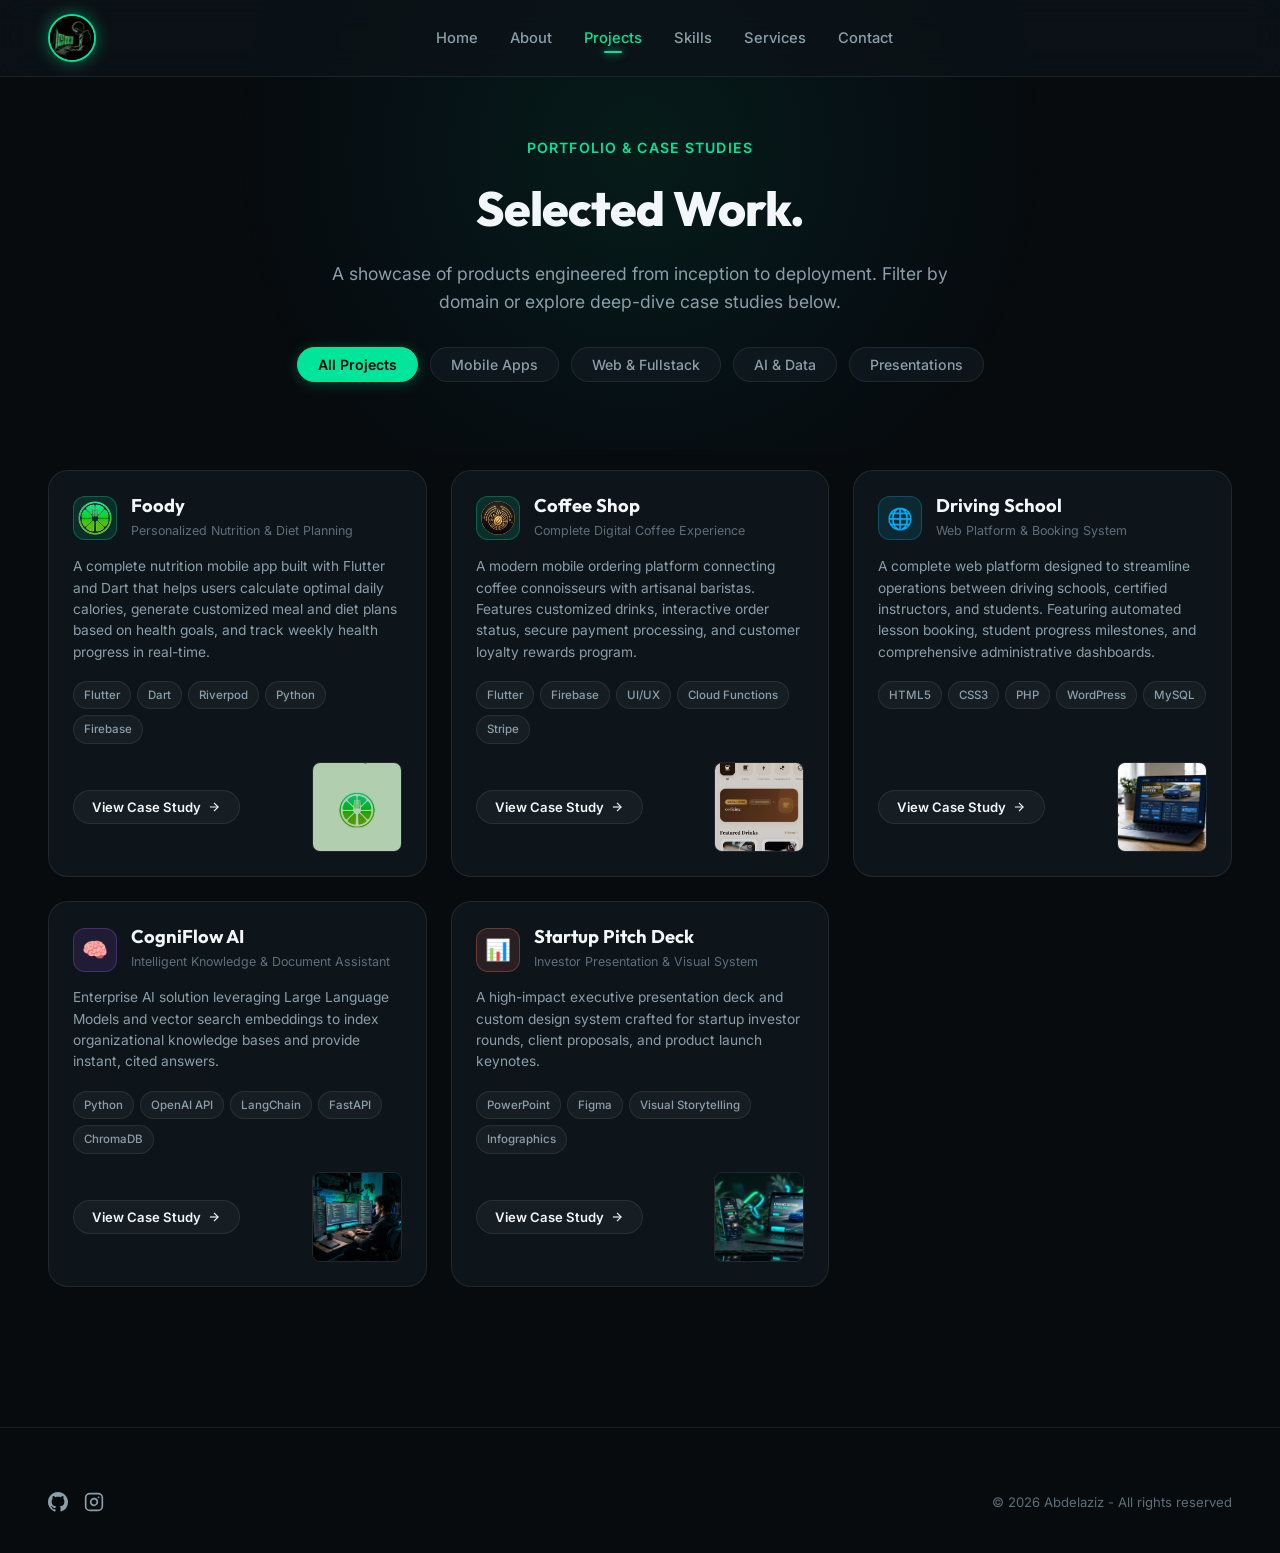
==== projects.html @ 80e8e1d0 "Initial commit" ====
<!DOCTYPE html>
<html lang="en" data-theme="dark">
<head>
  <meta charset="UTF-8">
  <meta name="viewport" content="width=device-width, initial-scale=1.0">
  <title>Projects & Case Studies — Abdelaziz</title>
  <meta name="description" content="Explore mobile applications, web platforms, and AI projects built by Abdelaziz. Featuring Flutter, Dart, Riverpod, Python, and modern web.">
  <link rel="icon" type="image/png" href="assets/images/profile.png">
  <link rel="stylesheet" href="css/style.css">
</head>
<body>

  <!-- ==================== Header ==================== -->
  <header class="header">
    <div class="container nav-container">
      <a href="index.html" class="logo-wrapper" aria-label="Home">
        <img src="assets/images/profile_logo.png" alt="Abdelaziz Logo" class="logo-img" width="48" height="48" loading="eager">
      </a>

      <nav>
        <ul class="nav-links">
          <li class="nav-item"><a href="index.html">Home</a></li>
          <li class="nav-item"><a href="about.html">About</a></li>
          <li class="nav-item active"><a href="projects.html">Projects</a></li>
          <li class="nav-item"><a href="skills.html">Skills</a></li>
          <li class="nav-item"><a href="services.html">Services</a></li>
          <li class="nav-item"><a href="contact.html">Contact</a></li>
        </ul>
      </nav>

      <div class="nav-actions">
        <!-- <button class="theme-toggle-btn" aria-label="Toggle dark/light mode">
          <svg class="theme-icon" viewBox="0 0 24 24" width="20" height="20" fill="none" stroke="currentColor" stroke-width="2">
            <circle cx="12" cy="12" r="5"></circle>
            <line x1="12" y1="1" x2="12" y2="3"></line>
            <line x1="12" y1="21" x2="12" y2="23"></line>
            <line x1="4.22" y1="4.22" x2="5.64" y2="5.64"></line>
            <line x1="18.36" y1="18.36" x2="19.78" y2="19.78"></line>
            <line x1="1" y1="12" x2="3" y2="12"></line>
            <line x1="21" y1="12" x2="23" y2="12"></line>
            <line x1="4.22" y1="19.78" x2="5.64" y2="18.36"></line>
            <line x1="18.36" y1="5.64" x2="19.78" y2="4.22"></line>
          </svg>
        </button> -->

        <!-- <a href="contact.html" class="btn-outline" style="border-radius:9999px; padding:8px 20px;">Let's Talk</a>

        <button class="mobile-menu-btn" aria-label="Open mobile navigation">
          <svg width="24" height="24" viewBox="0 0 24 24" fill="none" stroke="currentColor" stroke-width="2">
            <line x1="3" y1="6" x2="21" y2="6"></line>
            <line x1="3" y1="12" x2="21" y2="12"></line>
            <line x1="3" y1="18" x2="21" y2="18"></line>
          </svg>
        </button> -->
      </div>
    </div>
  </header>

  <main>
    <!-- ==================== Page Hero ==================== -->
    <section class="page-hero">
      <div class="container">
        <span class="section-label">Portfolio & Case Studies</span>
        <h1 class="page-hero-title">Selected Work.</h1>
        <p class="page-hero-subtitle">
          A showcase of products engineered from inception to deployment. Filter by domain or explore deep-dive case studies below.
        </p>

        <!-- Filter Tabs -->
        <div class="filter-tabs">
          <button class="filter-btn active" data-filter="all">All Projects</button>
          <button class="filter-btn" data-filter="mobile">Mobile Apps</button>
          <button class="filter-btn" data-filter="web">Web & Fullstack</button>
          <button class="filter-btn" data-filter="ai">AI & Data</button>
          <button class="filter-btn" data-filter="presentation">Presentations</button>
        </div>
      </div>
    </section>

    <!-- ==================== Projects Grid ==================== -->
    <section class="section-padding" style="padding-top:0;">
      <div class="container">
        <div class="projects-grid" style="grid-template-columns: repeat(auto-fit, minmax(340px, 1fr));">
          
          <!-- Project 1: Foody -->
          <div class="project-card" data-category="mobile">
            <div>
              <div class="project-top-row">
                <div class="project-logo-badge" style="background:rgba(0, 229, 153, 0.12); border-color:rgba(0, 229, 153, 0.3); padding:4px;">
                  <img src="assets/images/foody_logo.png" alt="Foody Logo" style="width:100%; height:100%; object-fit:contain; border-radius:50%;">
                </div>
                <div class="project-title-meta">
                  <h3>Foody</h3>
                  <span class="project-subtitle">Personalized Nutrition & Diet Planning</span>
                </div>
              </div>
              <p class="project-description">
                A complete nutrition mobile app that helps users calculate daily caloric thresholds, generate custom meal plans, and track health progress against clinical milestones.
              </p>
              <div class="project-tags">
                <span class="tag-badge">Flutter</span>
                <span class="tag-badge">Dart</span>
                <span class="tag-badge">Riverpod</span>
                <span class="tag-badge">Python</span>
              </div>
            </div>

            <div class="project-card-footer">
              <button class="btn-project-view" data-project-id="foody">
                <span>View Case Study</span>
                <svg width="14" height="14" viewBox="0 0 24 24" fill="none" stroke="currentColor" stroke-width="2">
                  <line x1="5" y1="12" x2="19" y2="12"></line>
                  <polyline points="12 5 19 12 12 19"></polyline>
                </svg>
              </button>
              <div class="project-preview-thumb">
                <img src="assets/images/foodyy.jpg" alt="Foody app preview" loading="lazy">
              </div>
            </div>
          </div>

          <!-- Project 2: Coffee Shop -->
          <div class="project-card" data-category="mobile">
            <div>
              <div class="project-top-row">
                <div class="project-logo-badge" style="background:rgba(245, 158, 11, 0.12); border-color:rgba(245, 158, 11, 0.3); padding:3px;">
                  <img src="assets/images/coffee_logo.png" alt="Coffee Shop Logo" style="width:100%; height:100%; object-fit:contain; border-radius:50%;">
                </div>
                <div class="project-title-meta">
                  <h3>Coffee Shop</h3>
                  <span class="project-subtitle">Complete Digital Coffee Experience</span>
                </div>
              </div>
              <p class="project-description">
                A mobile ordering platform that connects customers and boutique baristas with custom brew modifiers, live order tracking, favorites, cart, and loyalty rewards.
              </p>
              <div class="project-tags">
                <span class="tag-badge">Flutter</span>
                <span class="tag-badge">Firebase</span>
                <span class="tag-badge">UI/UX</span>
                <span class="tag-badge">Stripe</span>
              </div>
            </div>

            <div class="project-card-footer">
              <button class="btn-project-view" data-project-id="coffee">
                <span>View Case Study</span>
                <svg width="14" height="14" viewBox="0 0 24 24" fill="none" stroke="currentColor" stroke-width="2">
                  <line x1="5" y1="12" x2="19" y2="12"></line>
                  <polyline points="12 5 19 12 12 19"></polyline>
                </svg>
              </button>
              <div class="project-preview-thumb">
                <img src="assets/images/coffeee.jpg" alt="Coffee Shop app preview" loading="lazy">
              </div>
            </div>
          </div>

          <!-- Project 3: Driving School -->
          <div class="project-card" data-category="web">
            <div>
              <div class="project-top-row">
                <div class="project-logo-badge" style="background:rgba(0, 180, 216, 0.15); color:#00B4D8; border-color:rgba(0, 180, 216, 0.3);">🚗</div>
                <div class="project-title-meta">
                  <h3>Driving School</h3>
                  <span class="project-subtitle">Web Platform & Booking System</span>
                </div>
              </div>
              <p class="project-description">
                A comprehensive web application to streamline communication between a regional driving academy and its pupils, with automated calendar bookings, test checklists, and payments.
              </p>
              <div class="project-tags">
                <span class="tag-badge">HTML5</span>
                <span class="tag-badge">CSS3</span>
                <span class="tag-badge">PHP</span>
                <span class="tag-badge">WordPress</span>
              </div>
            </div>

            <div class="project-card-footer">
              <button class="btn-project-view" data-project-id="driving">
                <span>View Case Study</span>
                <svg width="14" height="14" viewBox="0 0 24 24" fill="none" stroke="currentColor" stroke-width="2">
                  <line x1="5" y1="12" x2="19" y2="12"></line>
                  <polyline points="12 5 19 12 12 19"></polyline>
                </svg>
              </button>
              <div class="project-preview-thumb">
                <img src="assets/images/driving_school.jpg" alt="Driving School platform preview" loading="lazy">
              </div>
            </div>
          </div>

          <!-- Project 4: CogniFlow AI -->
          <div class="project-card" data-category="ai">
            <div>
              <div class="project-top-row">
                <div class="project-logo-badge" style="background:rgba(168, 85, 247, 0.15); color:#A855F7; border-color:rgba(168, 85, 247, 0.3);">🧠</div>
                <div class="project-title-meta">
                  <h3>CogniFlow AI</h3>
                  <span class="project-subtitle">Intelligent Knowledge Assistant</span>
                </div>
              </div>
              <p class="project-description">
                An intelligent retrieval-augmented generation (RAG) assistant indexing enterprise documents, PDFs, and code repositories with real-time citations and zero hallucinations.
              </p>
              <div class="project-tags">
                <span class="tag-badge">Python</span>
                <span class="tag-badge">FastAPI</span>
                <span class="tag-badge">LangChain</span>
                <span class="tag-badge">ChromaDB</span>
              </div>
            </div>

            <div class="project-card-footer">
              <button class="btn-project-view" data-project-id="aiassistant">
                <span>View Case Study</span>
                <svg width="14" height="14" viewBox="0 0 24 24" fill="none" stroke="currentColor" stroke-width="2">
                  <line x1="5" y1="12" x2="19" y2="12"></line>
                  <polyline points="12 5 19 12 12 19"></polyline>
                </svg>
              </button>
              <div class="project-preview-thumb">
                <img src="assets/images/developer.jpg" alt="CogniFlow AI platform preview" loading="lazy">
              </div>
            </div>
          </div>

        </div>
      </div>
    </section>
  </main>

  <!-- ==================== Footer ==================== -->
  <footer class="footer">
    <div class="container">
      

      <div class="footer-bottom-row">
        <div class="footer-socials">
         <a href="https://github.com/codizing" target="_blank" rel="noopener" aria-label="GitHub">
            <svg width="20" height="20" viewBox="0 0 24 24" fill="currentColor"><path d="M12 0C5.37 0 0 5.37 0 12c0 5.31 3.435 9.795 8.205 11.385.6.105.825-.255.825-.57 0-.285-.015-1.23-.015-2.235-3.015.555-3.795-.735-4.035-1.41-.135-.345-.72-1.41-1.23-1.695-.42-.225-1.02-.78-.015-.795.945-.015 1.62.87 1.845 1.23 1.08 1.815 2.805 1.305 3.495.99.105-.78.42-1.305.765-1.605-2.67-.3-5.46-1.335-5.46-5.925 0-1.305.465-2.385 1.23-3.225-.12-.3-.54-1.53.12-3.18 0 0 1.005-.315 3.3 1.23.96-.27 1.98-.405 3-.405s2.04.135 3 .405c2.295-1.56 3.3-1.23 3.3-1.23.66 1.65.24 2.88.12 3.18.765.84 1.23 1.905 1.23 3.225 0 4.605-2.805 5.625-5.475 5.925.435.375.81 1.095.81 2.22 0 1.605-.015 2.895-.015 3.3 0 .315.225.69.825.57A12.02 12.02 0 0 0 24 12c0-6.63-5.37-12-12-12z"/></svg>
          </a>
         
          <a href="https://instagram.com/codizing_z" target="_blank" rel="noopener" aria-label="Instagram">
            <svg width="20" height="20" viewBox="0 0 24 24" fill="none" stroke="currentColor" stroke-width="2" stroke-linecap="round" stroke-linejoin="round"><rect x="2" y="2" width="20" height="20" rx="5" ry="5"></rect><path d="M16 11.37A4 4 0 1 1 12.63 8 4 4 0 0 1 16 11.37z"></path><line x1="17.5" y1="6.5" x2="17.51" y2="6.5"></line></svg>
          </a>
        </div>
        <p>© 2026 Abdelaziz - All rights reserved</p>
      </div>
    </div>
  </footer>

  <!-- ==================== Project Detail Modal ==================== -->
  <div class="modal-overlay" id="projectModal" role="dialog" aria-modal="true">
    <div class="modal-content">
      <button class="modal-close-btn" aria-label="Close modal">✕</button>
      <div id="modalMediaContainer" style="margin-bottom:20px; border-radius:12px; overflow:hidden; border:1px solid var(--border-subtle); max-height:340px; background:#0B0F19; display:flex; align-items:center; justify-content:center;">
        <img id="modalImage" src="" alt="" style="width:100%; height:100%; max-height:340px; object-fit:cover;">
        <iframe id="modalVideoFrame" src="" style="display:none; width:100%; height:320px; border:none;" allow="accelerometer; autoplay; clipboard-write; encrypted-media; gyroscope; picture-in-picture" allowfullscreen></iframe>
        <video id="modalVideoPlayer" controls playsinline style="display:none; width:100%; max-height:340px;"></video>
      </div>
      <h2 id="modalTitle" style="font-family:var(--font-heading); font-size:1.8rem; margin-bottom:4px;">Project Title</h2>
      <p id="modalSubtitle" style="color:var(--accent-primary); font-weight:600; font-size:0.92rem; margin-bottom:16px;">Tagline</p>
      <p id="modalDesc" style="color:var(--text-muted); font-size:0.95rem; line-height:1.6; margin-bottom:20px;">Detailed description</p>

      <h4 style="font-size:0.9rem; text-transform:uppercase; color:var(--text-main); margin-bottom:10px;">Key Features</h4>
      <ul id="modalFeatures" style="color:var(--text-muted); padding-left:20px; font-size:0.9rem; line-height:1.7; margin-bottom:24px;"></ul>

      <div style="margin-bottom:24px;">
        <span style="font-size:0.8rem; text-transform:uppercase; color:var(--text-dim); display:block; margin-bottom:8px;">Tech Stack</span>
        <div id="modalTags" style="display:flex; flex-wrap:wrap; gap:6px;"></div>
      </div>

      <div style="display:flex; flex-wrap:wrap; gap:12px;">
        <a id="modalDemoBtn" href="#" target="_blank" rel="noopener" class="btn-primary" style="font-size:0.88rem; display:none;">
          <span>Live Demo / Preview</span>
        </a>
        <a id="modalGhBtn" href="#" target="_blank" rel="noopener" class="btn-outline" style="font-size:0.88rem; display:none;">View Source on GitHub</a>
      </div>
    </div>
  </div>

  <!-- Firebase Compat SDK -->
  <script src="https://www.gstatic.com/firebasejs/10.9.0/firebase-app-compat.js"></script>
  <script src="https://www.gstatic.com/firebasejs/10.9.0/firebase-firestore-compat.js"></script>
  <script src="js/projects-service.js"></script>
  <script src="js/main.js"></script>
</body>
</html>
---- css/style.css ----
/* ==========================================================================
   Abdelaziz Portfolio - Design System & Stylesheet
   ========================================================================== */

@import url('https://fonts.googleapis.com/css2?family=Outfit:wght@300;400;500;600;700;800;900&family=JetBrains+Mono:wght@400;500;600&family=Inter:wght@300;400;500;600;700&display=swap');

:root {
  /* Color Palette - Dark Cyber / Emerald (Default) */
  --bg-primary: #070b0e;
  --bg-secondary: #0c1318;
  --bg-card: rgba(17, 26, 32, 0.75);
  --bg-card-hover: rgba(23, 36, 44, 0.9);
  --bg-glass: rgba(12, 19, 24, 0.85);
  --bg-elevated: #141f27;
  --border-subtle: rgba(255, 255, 255, 0.08);
  --border-active: rgba(0, 229, 153, 0.45);

  --accent-primary: #00e599;
  --accent-secondary: #00b4d8;
  --accent-glow: rgba(0, 229, 153, 0.25);
  --accent-dark: #00875a;
  --accent-gradient: linear-gradient(135deg, #00e599 0%, #00b4d8 100%);
  --accent-gradient-hover: linear-gradient(135deg, #10f4aa 0%, #38c8e8 100%);

  --text-main: #f3f7f9;
  --text-muted: #8b9ea9;
  --text-dim: #5c6e7a;
  --text-accent: #00e599;

  --badge-bg: rgba(0, 229, 153, 0.1);
  --badge-border: rgba(0, 229, 153, 0.25);
  --badge-text: #00e599;

  --shadow-subtle: 0 4px 24px -2px rgba(0, 0, 0, 0.4);
  --shadow-glow: 0 0 30px rgba(0, 229, 153, 0.18);
  --radius-sm: 8px;
  --radius-md: 14px;
  --radius-lg: 20px;
  --radius-pill: 9999px;

  --font-heading: 'Outfit', sans-serif;
  --font-body: 'Inter', sans-serif;
  --font-mono: 'JetBrains Mono', monospace;

  --transition-fast: 0.2s ease;
  --transition-normal: 0.3s cubic-bezier(0.16, 1, 0.3, 1);
  --transition-slow: 0.5s cubic-bezier(0.16, 1, 0.3, 1);

  --max-width: 1240px;
}

/* Light Theme Variables */
[data-theme="light"] {
  --bg-primary: #f5f8fa;
  --bg-secondary: #eaf0f4;
  --bg-card: rgba(255, 255, 255, 0.9);
  --bg-card-hover: rgba(255, 255, 255, 1);
  --bg-glass: rgba(255, 255, 255, 0.9);
  --bg-elevated: #ffffff;
  --border-subtle: rgba(0, 0, 0, 0.08);
  --border-active: rgba(0, 180, 120, 0.45);

  --accent-primary: #00a86b;
  --accent-secondary: #0077b6;
  --accent-glow: rgba(0, 168, 107, 0.2);
  --accent-dark: #006b44;
  --accent-gradient: linear-gradient(135deg, #00a86b 0%, #0077b6 100%);
  --accent-gradient-hover: linear-gradient(135deg, #02c07b 0%, #0096e6 100%);

  --text-main: #101c24;
  --text-muted: #536471;
  --text-dim: #7f919e;
  --text-accent: #00875a;

  --badge-bg: rgba(0, 168, 107, 0.12);
  --badge-border: rgba(0, 168, 107, 0.3);
  --badge-text: #00875a;

  --shadow-subtle: 0 4px 20px rgba(0, 0, 0, 0.06);
  --shadow-glow: 0 0 25px rgba(0, 168, 107, 0.15);
}

/* Reset & Global */
*, *::before, *::after {
  box-sizing: border-box;
  margin: 0;
  padding: 0;
}

html {
  scroll-behavior: smooth;
  font-size: 16px;
  -webkit-tap-highlight-color: transparent;
}

body {
  font-family: var(--font-body);
  background-color: var(--bg-primary);
  color: var(--text-main);
  line-height: 1.6;
  overflow-x: hidden;
  position: relative;
  min-height: 100vh;
  transition: background-color var(--transition-normal), color var(--transition-normal);
}

/* Ambient Glow Background Orb */
body::before {
  content: '';
  position: fixed;
  top: -150px;
  left: 50%;
  transform: translateX(-50%);
  width: 1000px;
  height: 600px;
  background: radial-gradient(circle, rgba(0, 229, 153, 0.08) 0%, rgba(0, 180, 216, 0.04) 40%, transparent 70%);
  pointer-events: none;
  z-index: 0;
}

img {
  max-width: 100%;
  height: auto;
  display: block;
}

a {
  color: inherit;
  text-decoration: none;
  transition: all var(--transition-fast);
}

button, input, textarea, select {
  font-family: inherit;
  font-size: inherit;
  border: none;
  outline: none;
}

button {
  cursor: pointer;
}

/* Container */
.container {
  width: 100%;
  max-width: var(--max-width);
  margin: 0 auto;
  padding: 0 28px;
  position: relative;
  z-index: 1;
}

.section-padding {
  padding: 80px 0;
}

/* ==========================================================================
   Header & Navigation
   ========================================================================== */
.header {
  position: sticky;
  top: 0;
  left: 0;
  width: 100%;
  background: var(--bg-glass);
  backdrop-filter: blur(16px);
  -webkit-backdrop-filter: blur(16px);
  border-bottom: 1px solid var(--border-subtle);
  z-index: 100;
  transition: background var(--transition-normal), border-color var(--transition-normal);
}

.nav-container {
  display: flex;
  align-items: center;
  justify-content: space-between;
  height: 76px;
}

.logo-wrapper {
  display: flex;
  align-items: center;
  gap: 12px;
  font-family: var(--font-heading);
  font-weight: 700;
  font-size: 1.15rem;
  letter-spacing: -0.02em;
}

.logo-img {
  width: 48px;
  height: 48px;
  min-width: 48px;
  min-height: 48px;
  flex-shrink: 0;
  aspect-ratio: 1 / 1;
  border-radius: 50%;
  object-fit: cover;
  border: 2px solid var(--accent-primary);
  box-shadow: 0 0 16px rgba(0, 229, 153, 0.45);
  background-color: #000000;
  transition: transform var(--transition-fast), box-shadow var(--transition-fast);
  display: block;
}

.logo-wrapper:hover .logo-img {
  transform: scale(1.08);
  box-shadow: 0 0 24px rgba(0, 229, 153, 0.65);
}

.logo-badge {
  background: var(--accent-gradient);
  color: #050a0d;
  font-weight: 800;
  font-size: 0.95rem;
  padding: 4px 9px;
  border-radius: 6px;
  display: inline-flex;
  align-items: center;
  justify-content: center;
  box-shadow: 0 0 16px var(--accent-glow);
}

.nav-links {
  display: flex;
  align-items: center;
  gap: 32px;
  list-style: none;
}

.nav-item a {
  color: var(--text-muted);
  font-size: 0.92rem;
  font-weight: 500;
  position: relative;
  padding: 6px 0;
}

.nav-item a:hover {
  color: var(--text-main);
}

.nav-item.active a {
  color: var(--accent-primary);
}

.nav-item.active a::after {
  content: '';
  position: absolute;
  bottom: 0;
  left: 50%;
  transform: translateX(-50%);
  width: 18px;
  height: 2px;
  background: var(--accent-primary);
  border-radius: 2px;
  box-shadow: 0 0 8px var(--accent-primary);
}

.nav-actions {
  display: flex;
  align-items: center;
  gap: 16px;
}

.theme-toggle-btn {
  background: var(--bg-card);
  border: 1px solid var(--border-subtle);
  color: var(--text-main);
  width: 40px;
  height: 40px;
  border-radius: var(--radius-pill);
  display: flex;
  align-items: center;
  justify-content: center;
  transition: all var(--transition-fast);
}

.theme-toggle-btn:hover {
  border-color: var(--accent-primary);
  color: var(--accent-primary);
  transform: translateY(-2px);
}

.theme-toggle-btn svg {
  width: 19px;
  height: 19px;
  fill: currentColor;
}

.btn-primary {
  background: rgb(68, 151, 112);
  color: #060b0e;
  font-weight: 600;
  font-size: 0.9rem;
  padding: 10px 22px;
  border-radius: var(--radius-pill);
  display: inline-flex;
  align-items: center;
  gap: 8px;
  transition: all var(--transition-fast);
  box-shadow: 0 2px 14px var(--accent-glow);
}

.btn-primary:hover {
  background: #4f8873;
  transform: translateY(-2px);
  box-shadow: 0 6px 20px var(--accent-glow);
}

.btn-primary svg {
  transition: transform var(--transition-fast);
}

.btn-primary:hover svg {
  transform: translateX(4px);
}

.btn-outline {
  background: var(--bg-card);
  border: 1px solid var(--border-subtle);
  color: var(--text-main);
  font-weight: 600;
  font-size: 0.9rem;
  padding: 10px 22px;
  border-radius: var(--radius-pill);
  display: inline-flex;
  align-items: center;
  gap: 8px;
  transition: all var(--transition-fast);
}

.btn-outline:hover {
  border-color: var(--text-main);
  background: var(--bg-card-hover);
  transform: translateY(-2px);
}

.mobile-menu-btn {
  display: none;
  background: none;
  border: none;
  color: var(--text-main);
  cursor: pointer;
}

/* ==========================================================================
   Hero Section
   ========================================================================== */
.hero-section {
  padding: 60px 0 80px;
  position: relative;
}

.hero-grid {
  display: grid;
  grid-template-columns: 1.15fr 1.35fr;
  align-items: center;
  gap: 48px;
}

.hero-intro-center {
  display: flex;
  flex-direction: column;
  align-items: center;
  justify-content: center;
  text-align: center;
  width: 100%;
  margin-bottom: 22px;
}

.hero-badge {
  display: inline-flex;
  align-items: center;
  gap: 8px;
  color: var(--accent-primary);
  font-family: var(--font-mono);
  font-size: 0.95rem;
  font-weight: 500;
  margin-bottom: 12px;
}

/* Hero Avatar Round Circle - Centered */
.hero-avatar-wrapper {
  margin: 0;
  display: flex;
  justify-content: center;
  align-items: center;
  width: 100%;
}

.hero-avatar-circle {
  position: relative;
  width: 110px;
  height: 110px;
  min-width: 110px;
  min-height: 110px;
  flex-shrink: 0;
  aspect-ratio: 1 / 1;
  border-radius: 50%;
  padding: 3.5px;
  background: var(--accent-gradient);
  box-shadow: 0 0 35px rgba(0, 229, 153, 0.45);
  display: flex;
  align-items: center;
  justify-content: center;
  overflow: hidden;
  transition: transform var(--transition-normal), box-shadow var(--transition-normal);
}

.hero-avatar-circle:hover {
  transform: scale(1.07);
  box-shadow: 0 0 45px rgba(0, 229, 153, 0.7);
}

.hero-avatar-img {
  width: 100%;
  height: 100%;
  min-width: 100%;
  min-height: 100%;
  flex-shrink: 0;
  aspect-ratio: 1 / 1;
  border-radius: 50%;
  object-fit: cover;
  background-color: #000000;
  display: block;
}

.hero-title {
  font-family: var(--font-heading);
  font-size: 3.25rem;
  font-weight: 800;
  line-height: 1.12;
  letter-spacing: -0.03em;
  margin-bottom: 22px;
  text-transform: uppercase;
}

.hero-title .highlight {
  color: var(--accent-primary);
  text-shadow: 0 0 25px rgba(0, 229, 153, 0.35);
}

.hero-tags {
  display: flex;
  align-items: center;
  gap: 14px;
  color: var(--text-muted);
  font-size: 0.98rem;
  margin-bottom: 34px;
  font-weight: 500;
}

.hero-tags span.dot {
  width: 4px;
  height: 4px;
  background: var(--text-dim);
  border-radius: 50%;
  display: inline-block;
}

.hero-cta-group {
  display: flex;
  align-items: center;
  gap: 16px;
}

.hero-showcase {
  position: relative;
  display: flex;
  align-items: center;
  justify-content: center;
}

.hero-mockup-frame {
  position: relative;
  width: 100%;
  border-radius: var(--radius-lg);
  overflow: hidden;
  box-shadow: 0 20px 60px -15px rgba(0, 0, 0, 0.7), 0 0 40px rgba(0, 229, 153, 0.15);
  border: 1px solid rgba(255, 255, 255, 0.1);
  transition: transform var(--transition-slow);
}

.hero-mockup-frame:hover {
  transform: translateY(-6px) scale(1.01);
}

.hero-mockup-frame img {
  width: 100%;
  height: 100%;
  object-fit: cover;
  display: block;
}

/* ==========================================================================
   About Section & Stats
   ========================================================================== */
.about-grid {
  display: grid;
  grid-template-columns: 1.1fr 0.9fr 0.8fr;
  gap: 36px;
  align-items: center;
}

.section-label {
  color: var(--accent-primary);
  font-size: 0.88rem;
  font-weight: 600;
  text-transform: uppercase;
  letter-spacing: 0.08em;
  margin-bottom: 10px;
  display: block;
}

.section-title {
  font-family: var(--font-heading);
  font-size: 2.2rem;
  font-weight: 700;
  letter-spacing: -0.02em;
  margin-bottom: 18px;
  line-height: 1.25;
}

.about-text {
  color: var(--text-muted);
  font-size: 0.95rem;
  margin-bottom: 16px;
  line-height: 1.65;
}

.about-punchline {
  color: var(--accent-primary);
  font-weight: 600;
  font-size: 0.98rem;
  margin: 22px 0 28px;
}

.about-image-card {
  border-radius: var(--radius-md);
  overflow: hidden;
  border: 1px solid var(--border-subtle);
  position: relative;
  height: 380px;
  box-shadow: var(--shadow-subtle);
}

.about-image-card img {
  width: 100%;
  height: 100%;
  object-fit: cover;
  transition: transform var(--transition-slow);
}

.about-image-card:hover img {
  transform: scale(1.05);
}

/* Stats 2x2 Grid */
.stats-grid {
  display: grid;
  grid-template-columns: 1fr 1fr;
  gap: 16px;
}

.stat-card {
  background: var(--bg-card);
  border: 1px solid var(--border-subtle);
  border-radius: var(--radius-md);
  padding: 24px 20px;
  transition: all var(--transition-fast);
  backdrop-filter: blur(8px);
}

.stat-card:hover {
  background: var(--bg-card-hover);
  border-color: var(--border-active);
  transform: translateY(-3px);
}

.stat-number {
  font-family: var(--font-heading);
  font-size: 2.4rem;
  font-weight: 800;
  color: var(--accent-primary);
  line-height: 1;
  margin-bottom: 8px;
}

.stat-title {
  font-weight: 600;
  font-size: 0.95rem;
  color: var(--text-main);
  margin-bottom: 4px;
}

.stat-desc {
  font-size: 0.78rem;
  color: var(--text-dim);
  line-height: 1.3;
}

/* ==========================================================================
   Skills Section
   ========================================================================== */
.skills-header-row {
  display: flex;
  justify-content: space-between;
  align-items: flex-end;
  margin-bottom: 40px;
}

.skills-subtitle {
  color: var(--text-muted);
  max-width: 340px;
  text-align: right;
  font-size: 0.9rem;
}

.skills-grid {
  display: grid;
  grid-template-columns: repeat(3, 1fr);
  gap: 24px;
}

.skill-category-card {
  background: var(--bg-card);
  border: 1px solid var(--border-subtle);
  border-radius: var(--radius-lg);
  padding: 30px;
  backdrop-filter: blur(10px);
  transition: all var(--transition-normal);
}

.skill-category-card:hover {
  border-color: var(--border-active);
  background: var(--bg-card-hover);
  transform: translateY(-4px);
  box-shadow: 0 12px 30px -10px rgba(0, 0, 0, 0.5);
}

.category-header {
  display: flex;
  align-items: center;
  gap: 12px;
  margin-bottom: 26px;
}

.category-icon {
  width: 36px;
  height: 36px;
  border-radius: 8px;
  display: flex;
  align-items: center;
  justify-content: center;
  color: var(--accent-primary);
}

.category-title {
  font-family: var(--font-heading);
  font-size: 1.15rem;
  font-weight: 700;
}

.skills-badges-grid {
  display: grid;
  grid-template-columns: repeat(2, 1fr);
  gap: 14px;
}

.skill-item {
  display: flex;
  flex-direction: column;
  align-items: center;
  justify-content: center;
  background: rgba(255, 255, 255, 0.02);
  border: 1px solid var(--border-subtle);
  border-radius: var(--radius-md);
  padding: 16px 10px;
  transition: all var(--transition-fast);
  text-align: center;
  gap: 8px;
}

.skill-item:hover {
  background: rgba(0, 229, 153, 0.05);
  border-color: var(--accent-primary);
  transform: translateY(-2px);
}

.skill-icon-svg {
  width: 32px;
  height: 32px;
  display: flex;
  align-items: center;
  justify-content: center;
}

.skill-name {
  font-size: 0.84rem;
  font-weight: 600;
  color: var(--text-main);
}

/* ==========================================================================
   Projects Section
   ========================================================================== */
.projects-header-row {
  display: flex;
  justify-content: space-between;
  align-items: flex-end;
  margin-bottom: 36px;
}

.view-all-link {
  display: inline-flex;
  align-items: center;
  gap: 6px;
  color: var(--accent-primary);
  font-size: 0.92rem;
  font-weight: 600;
}

.view-all-link:hover {
  text-decoration: underline;
}

.projects-grid {
  display: grid;
  grid-template-columns: repeat(3, 1fr);
  gap: 24px;
}

.project-card {
  background: var(--bg-card);
  border: 1px solid var(--border-subtle);
  border-radius: var(--radius-lg);
  padding: 24px;
  display: flex;
  flex-direction: column;
  justify-content: space-between;
  transition: all var(--transition-normal);
  position: relative;
  overflow: hidden;
}

.project-card:hover {
  border-color: var(--border-active);
  transform: translateY(-5px);
  box-shadow: 0 14px 40px -10px rgba(0, 0, 0, 0.6), 0 0 20px rgba(0, 229, 153, 0.1);
}

.project-top-row {
  display: flex;
  align-items: center;
  gap: 14px;
  margin-bottom: 14px;
}

.project-logo-badge {
  width: 44px;
  height: 44px;
  border-radius: 12px;
  display: flex;
  align-items: center;
  justify-content: center;
  font-size: 1.3rem;
  background: rgba(0, 229, 153, 0.12);
  color: var(--accent-primary);
  border: 1px solid rgba(0, 229, 153, 0.2);
}

.project-title-meta h3 {
  font-family: var(--font-heading);
  font-size: 1.15rem;
  font-weight: 700;
  line-height: 1.2;
}

.project-subtitle {
  font-size: 0.78rem;
  color: var(--text-dim);
}

.project-description {
  color: var(--text-muted);
  font-size: 0.86rem;
  line-height: 1.55;
  margin-bottom: 18px;
}

.project-tags {
  display: flex;
  flex-wrap: wrap;
  gap: 6px;
  margin-bottom: 18px;
}

.tag-badge {
  font-size: 0.72rem;
  font-weight: 500;
  background: rgba(255, 255, 255, 0.04);
  border: 1px solid var(--border-subtle);
  color: var(--text-muted);
  padding: 4px 10px;
  border-radius: var(--radius-pill);
}

.project-card-footer {
  display: flex;
  align-items: center;
  justify-content: space-between;
  margin-top: auto;
  gap: 16px;
}

.btn-project-view {
  background: rgba(255, 255, 255, 0.04);
  border: 1px solid var(--border-subtle);
  color: var(--text-main);
  padding: 8px 18px;
  border-radius: var(--radius-pill);
  font-size: 0.82rem;
  font-weight: 600;
  display: inline-flex;
  align-items: center;
  gap: 6px;
  transition: all var(--transition-fast);
}

.btn-project-view:hover {
  background: var(--accent-primary);
  border-color: var(--accent-primary);
  color: #050a0d;
}

.project-preview-thumb {
  width: 90px;
  height: 90px;
  border-radius: var(--radius-sm);
  overflow: hidden;
  border: 1px solid var(--border-subtle);
  flex-shrink: 0;
}

.project-preview-thumb img {
  width: 100%;
  height: 100%;
  object-fit: cover;
  transition: transform var(--transition-fast);
}

.project-card:hover .project-preview-thumb img {
  transform: scale(1.08);
}

/* ==========================================================================
   Services & Approach Section
   ========================================================================== */
.services-approach-grid {
  display: grid;
  grid-template-columns: 0.95fr 1.05fr;
  gap: 36px;
}

.services-box, .approach-box {
  background: var(--bg-card);
  border: 1px solid var(--border-subtle);
  border-radius: var(--radius-lg);
  padding: 36px;
  backdrop-filter: blur(10px);
}

.service-cards-row {
  display: grid;
  grid-template-columns: repeat(4, 1fr);
  gap: 12px;
  margin-top: 24px;
}

.service-card-item {
  background: rgba(255, 255, 255, 0.02);
  border: 1px solid var(--border-subtle);
  border-radius: var(--radius-md);
  padding: 16px 12px;
  text-align: center;
  transition: all var(--transition-fast);
  display: flex;
  flex-direction: column;
  align-items: center;
  gap: 8px;
}

.service-card-item:hover {
  border-color: var(--accent-primary);
  background: rgba(0, 229, 153, 0.05);
  transform: translateY(-3px);
}

.service-icon {
  width: 38px;
  height: 38px;
  border-radius: 8px;
  background: rgba(0, 229, 153, 0.1);
  color: var(--accent-primary);
  display: flex;
  align-items: center;
  justify-content: center;
  transition: transform var(--transition-fast), background var(--transition-fast), color var(--transition-fast);
}

.service-card-item:hover .service-icon {
  transform: scale(1.1);
}

.service-icon.icon-mobile {
  background: rgba(0, 229, 153, 0.12);
  color: #00E599;
}

.service-icon.icon-web {
  background: rgba(0, 180, 216, 0.12);
  color: #00B4D8;
}

.service-icon.icon-ai {
  background: rgba(168, 85, 247, 0.12);
  color: #A855F7;
}

.service-icon.icon-design {
  background: rgba(255, 114, 98, 0.12);
  color: #FF7262;
}

.service-title {
  font-size: 0.8rem;
  font-weight: 600;
  color: var(--text-main);
  line-height: 1.25;
}

.service-sub {
  font-size: 0.68rem;
  color: var(--text-dim);
  line-height: 1.2;
}

.services-detailed-grid {
  display: grid;
  grid-template-columns: repeat(2, 1fr);
  gap: 24px;
  margin-bottom: 60px;
}

@media (max-width: 820px) {
  .services-detailed-grid {
    grid-template-columns: 1fr;
  }
}

/* Approach Stepper */
.stepper-list {
  display: grid;
  grid-template-columns: repeat(5, 1fr);
  gap: 12px;
  margin-top: 30px;
  position: relative;
}

.stepper-list::before {
  content: '';
  position: absolute;
  top: 18px;
  left: 30px;
  right: 30px;
  height: 2px;
  background: var(--border-subtle);
  z-index: 0;
}

.step-node {
  position: relative;
  z-index: 1;
  text-align: center;
}

.step-number {
  width: 36px;
  height: 36px;
  border-radius: 50%;
  background: var(--bg-elevated);
  border: 2px solid var(--border-subtle);
  color: var(--text-muted);
  font-family: var(--font-mono);
  font-size: 0.78rem;
  font-weight: 700;
  display: flex;
  align-items: center;
  justify-content: center;
  margin: 0 auto 12px;
  transition: all var(--transition-fast);
}

.step-node:hover .step-number {
  border-color: var(--accent-primary);
  color: var(--accent-primary);
  box-shadow: 0 0 12px var(--accent-glow);
  transform: scale(1.1);
}

.step-name {
  font-family: var(--font-heading);
  font-size: 0.85rem;
  font-weight: 700;
  color: var(--text-main);
  margin-bottom: 4px;
}

.step-desc {
  font-size: 0.7rem;
  color: var(--text-dim);
  line-height: 1.35;
}

/* ==========================================================================
   Get In Touch / Contact Section
   ========================================================================== */
.contact-iconic-container {
  max-width: 680px;
  margin: 0 auto;
  background: var(--bg-card);
  border: 1px solid var(--border-subtle);
  border-radius: var(--radius-lg);
  padding: 48px 40px;
  position: relative;
  overflow: hidden;
  box-shadow: 0 20px 45px rgba(0, 0, 0, 0.35);
  backdrop-filter: blur(12px);
}

.contact-iconic-container::before {
  content: '';
  position: absolute;
  top: -80px;
  right: -80px;
  width: 220px;
  height: 220px;
  background: radial-gradient(circle, rgba(0, 229, 153, 0.15) 0%, transparent 70%);
  pointer-events: none;
}

.contact-iconic-container::after {
  content: '';
  position: absolute;
  bottom: -80px;
  left: -80px;
  width: 220px;
  height: 220px;
  background: radial-gradient(circle, rgba(0, 180, 216, 0.12) 0%, transparent 70%);
  pointer-events: none;
}

.contact-header-center {
  text-align: center;
  margin-bottom: 36px;
  position: relative;
  z-index: 1;
}

.contact-header-center p {
  color: var(--text-muted);
  font-size: 0.96rem;
  max-width: 480px;
  margin: 0 auto;
  line-height: 1.6;
}

.contact-section-grid {
  display: grid;
  grid-template-columns: 1fr 1fr;
  gap: 40px;
  background: var(--bg-card);
  border: 1px solid var(--border-subtle);
  border-radius: var(--radius-lg);
  padding: 48px;
  position: relative;
  overflow: hidden;
}

.contact-section-grid::before {
  content: '';
  position: absolute;
  bottom: -60px;
  left: -60px;
  width: 250px;
  height: 250px;
  background: radial-gradient(circle, rgba(0, 229, 153, 0.12) 0%, transparent 70%);
  pointer-events: none;
}

.contact-info-col p {
  color: var(--text-muted);
  font-size: 0.92rem;
  margin-bottom: 28px;
  max-width: 440px;
}

.contact-links-list {
  display: flex;
  flex-direction: column;
  gap: 16px;
  position: relative;
  z-index: 1;
}

.contact-link-card {
  display: flex;
  align-items: center;
  justify-content: space-between;
  gap: 16px;
  background: rgba(255, 255, 255, 0.02);
  border: 1px solid var(--border-subtle);
  padding: 16px 22px;
  border-radius: var(--radius-md);
  transition: all var(--transition-fast);
  text-decoration: none;
}

.contact-link-card:hover {
  border-color: var(--accent-primary);
  background: rgba(0, 229, 153, 0.04);
  transform: translateY(-2px);
  box-shadow: 0 8px 24px rgba(0, 0, 0, 0.25);
}

.contact-link-card-left {
  display: flex;
  align-items: center;
  gap: 18px;
}

.contact-link-icon {
  width: 46px;
  height: 46px;
  border-radius: 12px;
  display: flex;
  align-items: center;
  justify-content: center;
  flex-shrink: 0;
  transition: transform var(--transition-fast);
}

.contact-link-card:hover .contact-link-icon {
  transform: scale(1.1);
}

.contact-link-icon.icon-email {
  background: rgba(0, 229, 153, 0.12);
  color: #00E599;
}

.contact-link-icon.icon-github {
  background: rgba(255, 255, 255, 0.08);
  color: #FFFFFF;
}

.contact-link-icon.icon-instagram {
  background: rgba(225, 48, 108, 0.12);
  color: #E1306C;
}

.contact-link-text .label {
  font-size: 0.74rem;
  color: var(--text-dim);
  text-transform: uppercase;
  letter-spacing: 0.06em;
  font-weight: 600;
  margin-bottom: 2px;
  display: block;
}

.contact-link-text .value {
  font-size: 1rem;
  font-weight: 600;
  color: var(--text-main);
}

.contact-link-arrow {
  color: var(--text-dim);
  transition: transform var(--transition-fast), color var(--transition-fast);
  display: flex;
  align-items: center;
}

.contact-link-card:hover .contact-link-arrow {
  transform: translateX(4px);
  color: var(--accent-primary);
}

/* Contact Form */
.contact-form {
  display: flex;
  flex-direction: column;
  gap: 16px;
}

.form-row {
  display: grid;
  grid-template-columns: 1fr 1fr;
  gap: 14px;
}

.form-group {
  display: flex;
  flex-direction: column;
  gap: 6px;
}

.form-group label {
  font-size: 0.78rem;
  font-weight: 600;
  color: var(--text-muted);
  text-transform: uppercase;
  letter-spacing: 0.04em;
}

.form-control {
  background: rgba(0, 0, 0, 0.25);
  border: 1px solid var(--border-subtle);
  border-radius: var(--radius-md);
  padding: 12px 16px;
  color: var(--text-main);
  font-size: 0.88rem;
  transition: all var(--transition-fast);
}

[data-theme="light"] .form-control {
  background: #ffffff;
}

.form-control:focus {
  border-color: var(--accent-primary);
  box-shadow: 0 0 10px rgba(0, 229, 153, 0.2);
}

textarea.form-control {
  min-height: 120px;
  resize: vertical;
}

.btn-submit {
  background: rgb(68, 151, 112);
  color: #060b0e;
  font-weight: 600;
  font-size: 0.92rem;
  padding: 12px 28px;
  border-radius: var(--radius-pill);
  display: inline-flex;
  align-items: center;
  justify-content: center;
  gap: 8px;
  align-self: flex-start;
  transition: all var(--transition-fast);
  box-shadow: 0 2px 14px var(--accent-glow);
}

.btn-submit:hover {
  background: #49977c;
  transform: translateY(-2px);
  box-shadow: 0 6px 20px var(--accent-glow);
}

/* ==========================================================================
   Footer
   ========================================================================== */
.footer {
  border-top: 1px solid var(--border-subtle);
  background: var(--bg-primary);
  padding: 40px 0;
  margin-top: 60px;
}

.footer-top-row {
  display: flex;
  justify-content: space-between;
  align-items: center;
  flex-wrap: wrap;
  gap: 20px;
  padding-bottom: 30px;
  border-bottom: 1px solid var(--border-subtle);
}

.footer-brand {
  display: flex;
  flex-direction: column;
  gap: 4px;
}

.footer-tagline {
  font-size: 0.82rem;
  color: var(--text-dim);
}

.footer-tech-stack {
  display: flex;
  align-items: center;
  gap: 12px;
  color: var(--text-muted);
  font-size: 0.84rem;
  font-weight: 500;
}

.footer-bottom-row {
  display: flex;
  justify-content: space-between;
  align-items: center;
  padding-top: 24px;
  font-size: 0.82rem;
  color: var(--text-dim);
}

.footer-socials {
  display: flex;
  align-items: center;
  gap: 16px;
}

.footer-socials a {
  color: var(--text-muted);
  font-size: 1.1rem;
  display: flex;
  align-items: center;
  justify-content: center;
}

.footer-socials a:hover {
  color: var(--accent-primary);
  transform: translateY(-2px);
}

/* ==========================================================================
   Toast Notification & Modals
   ========================================================================== */
.toast-container {
  position: fixed;
  bottom: 24px;
  right: 24px;
  z-index: 9999;
  display: flex;
  flex-direction: column;
  gap: 10px;
}

.toast {
  background: var(--bg-elevated);
  border: 1px solid var(--accent-primary);
  color: var(--text-main);
  padding: 14px 20px;
  border-radius: var(--radius-md);
  box-shadow: 0 10px 30px rgba(0, 0, 0, 0.5), 0 0 15px var(--accent-glow);
  display: flex;
  align-items: center;
  gap: 12px;
  animation: slideInRight 0.3s ease;
  max-width: 360px;
}

@keyframes slideInRight {
  from { transform: translateX(100%); opacity: 0; }
  to { transform: translateX(0); opacity: 1; }
}

/* Modal */
.modal-overlay {
  position: fixed;
  top: 0;
  left: 0;
  width: 100vw;
  height: 100vh;
  background: rgba(0, 0, 0, 0.75);
  backdrop-filter: blur(8px);
  z-index: 999;
  display: flex;
  align-items: center;
  justify-content: center;
  padding: 24px;
  opacity: 0;
  pointer-events: none;
  transition: opacity var(--transition-normal);
}

.modal-overlay.active {
  opacity: 1;
  pointer-events: auto;
}

.modal-content {
  background: var(--bg-secondary);
  border: 1px solid var(--border-subtle);
  border-radius: var(--radius-lg);
  max-width: 650px;
  width: 100%;
  max-height: 90vh;
  overflow-y: auto;
  position: relative;
  padding: 32px;
  box-shadow: 0 20px 60px rgba(0, 0, 0, 0.8), 0 0 40px var(--accent-glow);
  transform: translateY(20px);
  transition: transform var(--transition-normal);
}

.modal-overlay.active .modal-content {
  transform: translateY(0);
}

.modal-close-btn {
  position: absolute;
  top: 20px;
  right: 20px;
  background: var(--bg-card);
  border: 1px solid var(--border-subtle);
  color: var(--text-muted);
  width: 36px;
  height: 36px;
  border-radius: 50%;
  display: flex;
  align-items: center;
  justify-content: center;
  cursor: pointer;
}

.modal-close-btn:hover {
  color: var(--accent-primary);
  border-color: var(--accent-primary);
}

/* ==========================================================================
   Pages: About, Projects, Contact Specific Styles
   ========================================================================== */
.page-hero {
  padding: 60px 0 40px;
  text-align: center;
}

.page-hero-title {
  font-family: var(--font-heading);
  font-size: 3rem;
  font-weight: 800;
  letter-spacing: -0.02em;
  margin-bottom: 14px;
}

.page-hero-subtitle {
  color: var(--text-muted);
  font-size: 1.1rem;
  max-width: 620px;
  margin: 0 auto;
}

/* Timeline on About Page */
.timeline {
  position: relative;
  padding-left: 32px;
  margin-top: 30px;
}

.timeline::before {
  content: '';
  position: absolute;
  top: 8px;
  bottom: 8px;
  left: 7px;
  width: 2px;
  background: var(--border-subtle);
}

.timeline-item {
  position: relative;
  margin-bottom: 36px;
}

.timeline-dot {
  position: absolute;
  left: -32px;
  top: 4px;
  width: 16px;
  height: 16px;
  border-radius: 50%;
  background: var(--bg-primary);
  border: 3px solid var(--accent-primary);
  box-shadow: 0 0 10px var(--accent-glow);
}

.timeline-date {
  font-family: var(--font-mono);
  font-size: 0.82rem;
  color: var(--accent-primary);
  margin-bottom: 4px;
}

.timeline-title {
  font-family: var(--font-heading);
  font-size: 1.15rem;
  font-weight: 700;
  margin-bottom: 6px;
}

.timeline-desc {
  color: var(--text-muted);
  font-size: 0.92rem;
}

/* Filter buttons on Projects Page */
.filter-tabs {
  display: flex;
  align-items: center;
  justify-content: center;
  gap: 12px;
  margin: 30px 0 48px;
  flex-wrap: wrap;
}

.filter-btn {
  background: var(--bg-card);
  border: 1px solid var(--border-subtle);
  color: var(--text-muted);
  padding: 8px 20px;
  border-radius: var(--radius-pill);
  font-size: 0.88rem;
  font-weight: 500;
  transition: all var(--transition-fast);
}

.filter-btn:hover {
  color: var(--text-main);
  border-color: var(--text-main);
}

.filter-btn.active {
  background: var(--accent-primary);
  border-color: var(--accent-primary);
  color: #050a0d;
  font-weight: 600;
  box-shadow: 0 2px 14px var(--accent-glow);
}

/* Accordion on Contact / FAQ */
.faq-accordion {
  display: flex;
  flex-direction: column;
  gap: 14px;
  margin-top: 30px;
}

.faq-item {
  background: var(--bg-card);
  border: 1px solid var(--border-subtle);
  border-radius: var(--radius-md);
  overflow: hidden;
  transition: all var(--transition-fast);
}

.faq-question {
  padding: 18px 24px;
  font-weight: 600;
  display: flex;
  align-items: center;
  justify-content: space-between;
  cursor: pointer;
  color: var(--text-main);
}

.faq-answer {
  padding: 0 24px 18px;
  color: var(--text-muted);
  font-size: 0.92rem;
  display: none;
  line-height: 1.6;
}

.faq-item.open {
  border-color: var(--accent-primary);
}

.faq-item.open .faq-answer {
  display: block;
}

/* ==========================================================================
   Responsive Breakpoints
   ========================================================================== */
@media (max-width: 1080px) {
  .hero-grid {
    grid-template-columns: 1fr;
    text-align: center;
  }
  .hero-badge, .hero-tags, .hero-cta-group {
    justify-content: center;
  }
  .about-grid {
    grid-template-columns: 1fr;
  }
  .skills-grid {
    grid-template-columns: 1fr;
  }
  .projects-grid {
    grid-template-columns: 1fr;
  }
  .services-approach-grid {
    grid-template-columns: 1fr;
  }
  .service-cards-row {
    grid-template-columns: repeat(2, 1fr);
  }
}

@media (max-width: 768px) {
  .nav-links {
    position: fixed;
    top: 76px;
    left: 0;
    width: 100%;
    background: var(--bg-secondary);
    flex-direction: column;
    padding: 28px;
    border-bottom: 1px solid var(--border-subtle);
    transform: translateY(-150%);
    transition: transform var(--transition-normal);
    gap: 20px;
  }
  .nav-links.open {
    transform: translateY(0);
  }
  .mobile-menu-btn {
    display: block;
  }
  .hero-title {
    font-size: 2.25rem;
  }
  .contact-section-grid {
    grid-template-columns: 1fr;
    padding: 28px 20px;
  }
  .form-row {
    grid-template-columns: 1fr;
  }
  .stepper-list {
    grid-template-columns: 1fr;
    gap: 20px;
  }
  .stepper-list::before {
    display: none;
  }
  .stats-grid {
    grid-template-columns: 1fr;
  }
}
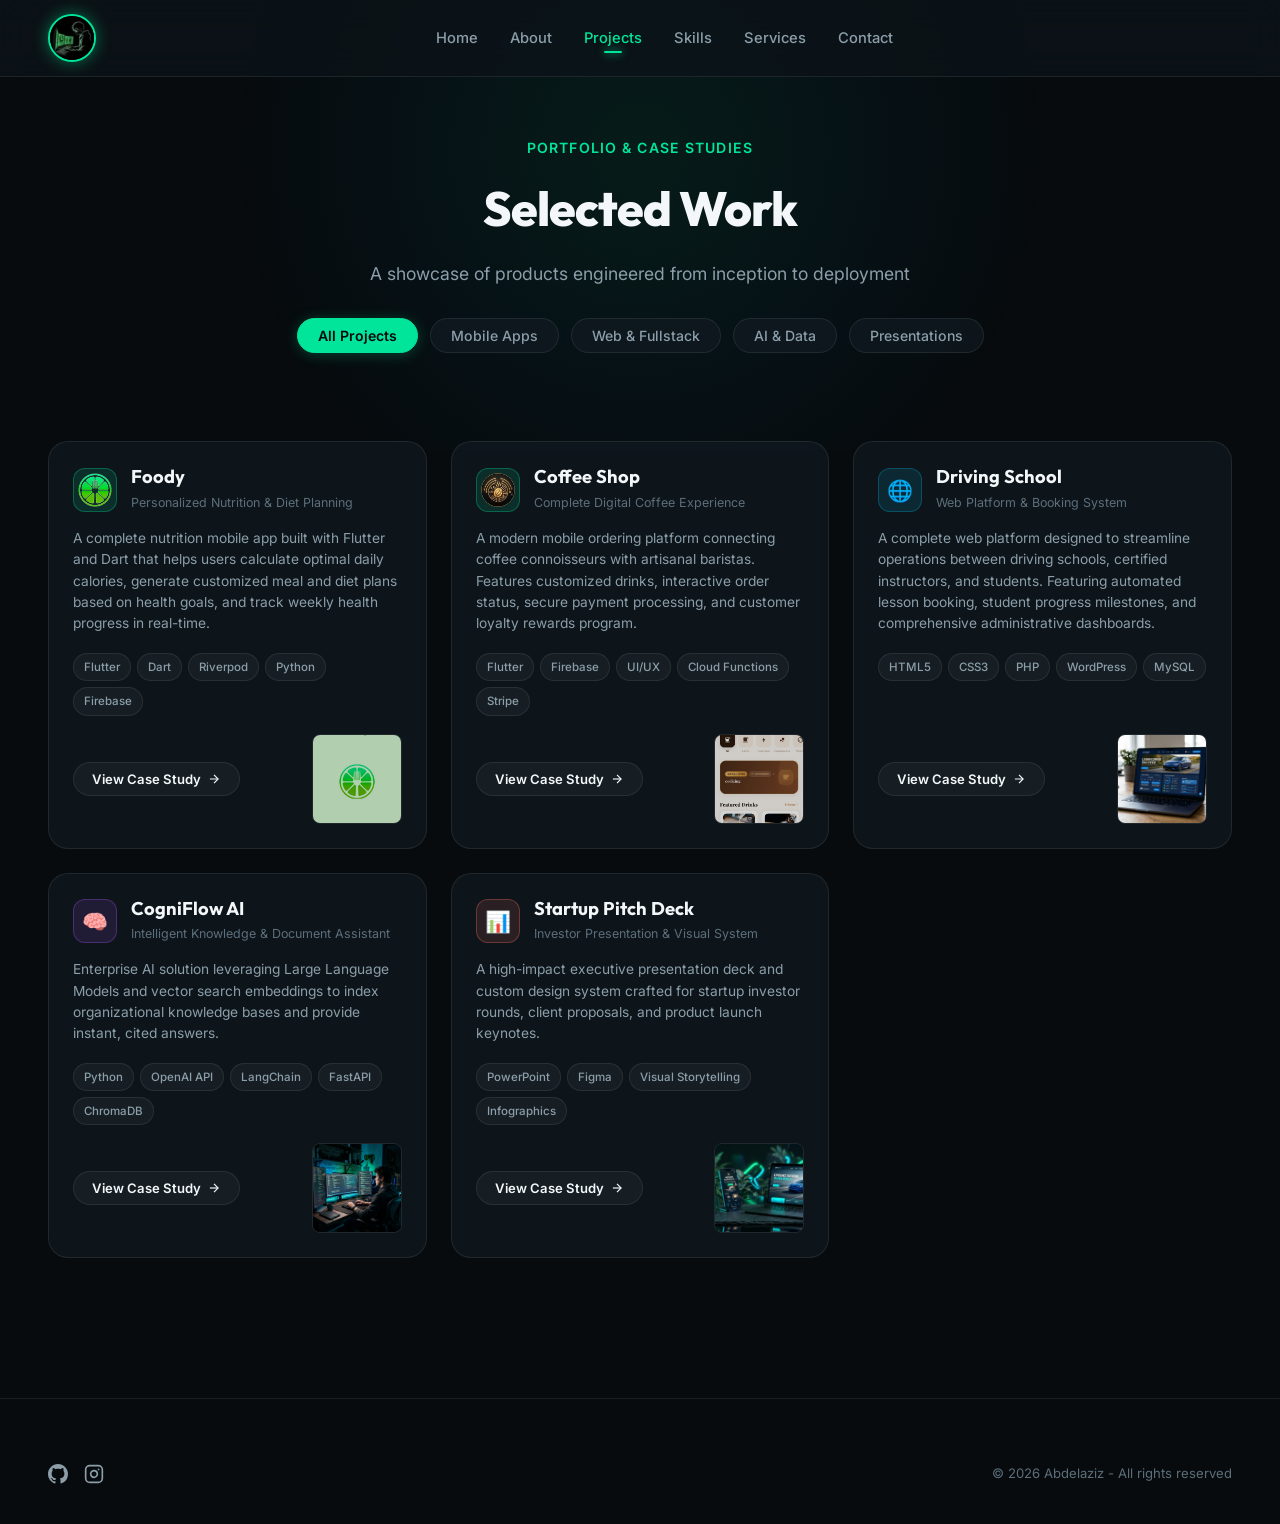
==== commit b341f7d9: "Updated portfolio" ====
--- a/projects.html
+++ b/projects.html
@@ -10,7 +10,6 @@
 </head>
 <body>
 
-  <!-- ==================== Header ==================== -->
   <header class="header">
     <div class="container nav-container">
       <a href="index.html" class="logo-wrapper" aria-label="Home">
@@ -61,12 +60,11 @@
     <section class="page-hero">
       <div class="container">
         <span class="section-label">Portfolio & Case Studies</span>
-        <h1 class="page-hero-title">Selected Work.</h1>
+        <h1 class="page-hero-title">Selected Work</h1>
         <p class="page-hero-subtitle">
-          A showcase of products engineered from inception to deployment. Filter by domain or explore deep-dive case studies below.
+          A showcase of products engineered from inception to deployment
         </p>
 
-        <!-- Filter Tabs -->
         <div class="filter-tabs">
           <button class="filter-btn active" data-filter="all">All Projects</button>
           <button class="filter-btn" data-filter="mobile">Mobile Apps</button>
@@ -77,7 +75,6 @@
       </div>
     </section>
 
-    <!-- ==================== Projects Grid ==================== -->
     <section class="section-padding" style="padding-top:0;">
       <div class="container">
         <div class="projects-grid" style="grid-template-columns: repeat(auto-fit, minmax(340px, 1fr));">
